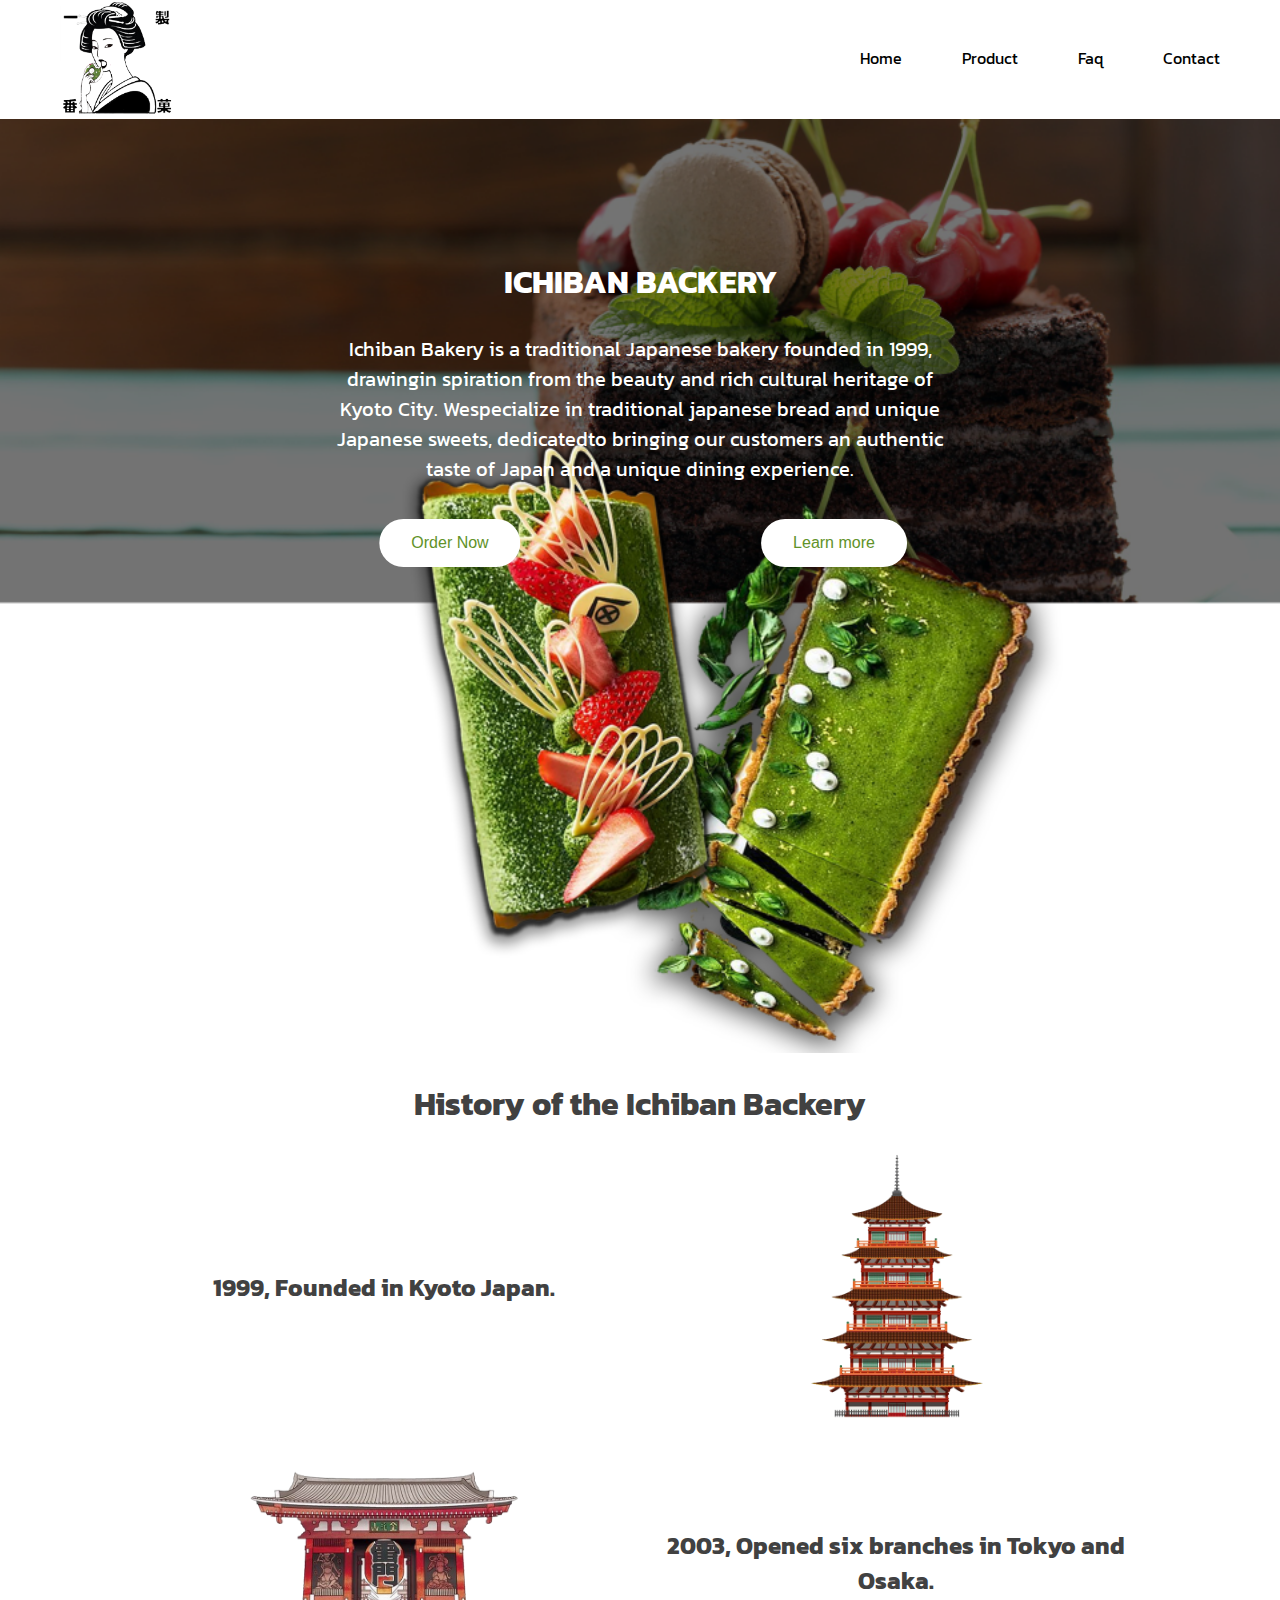
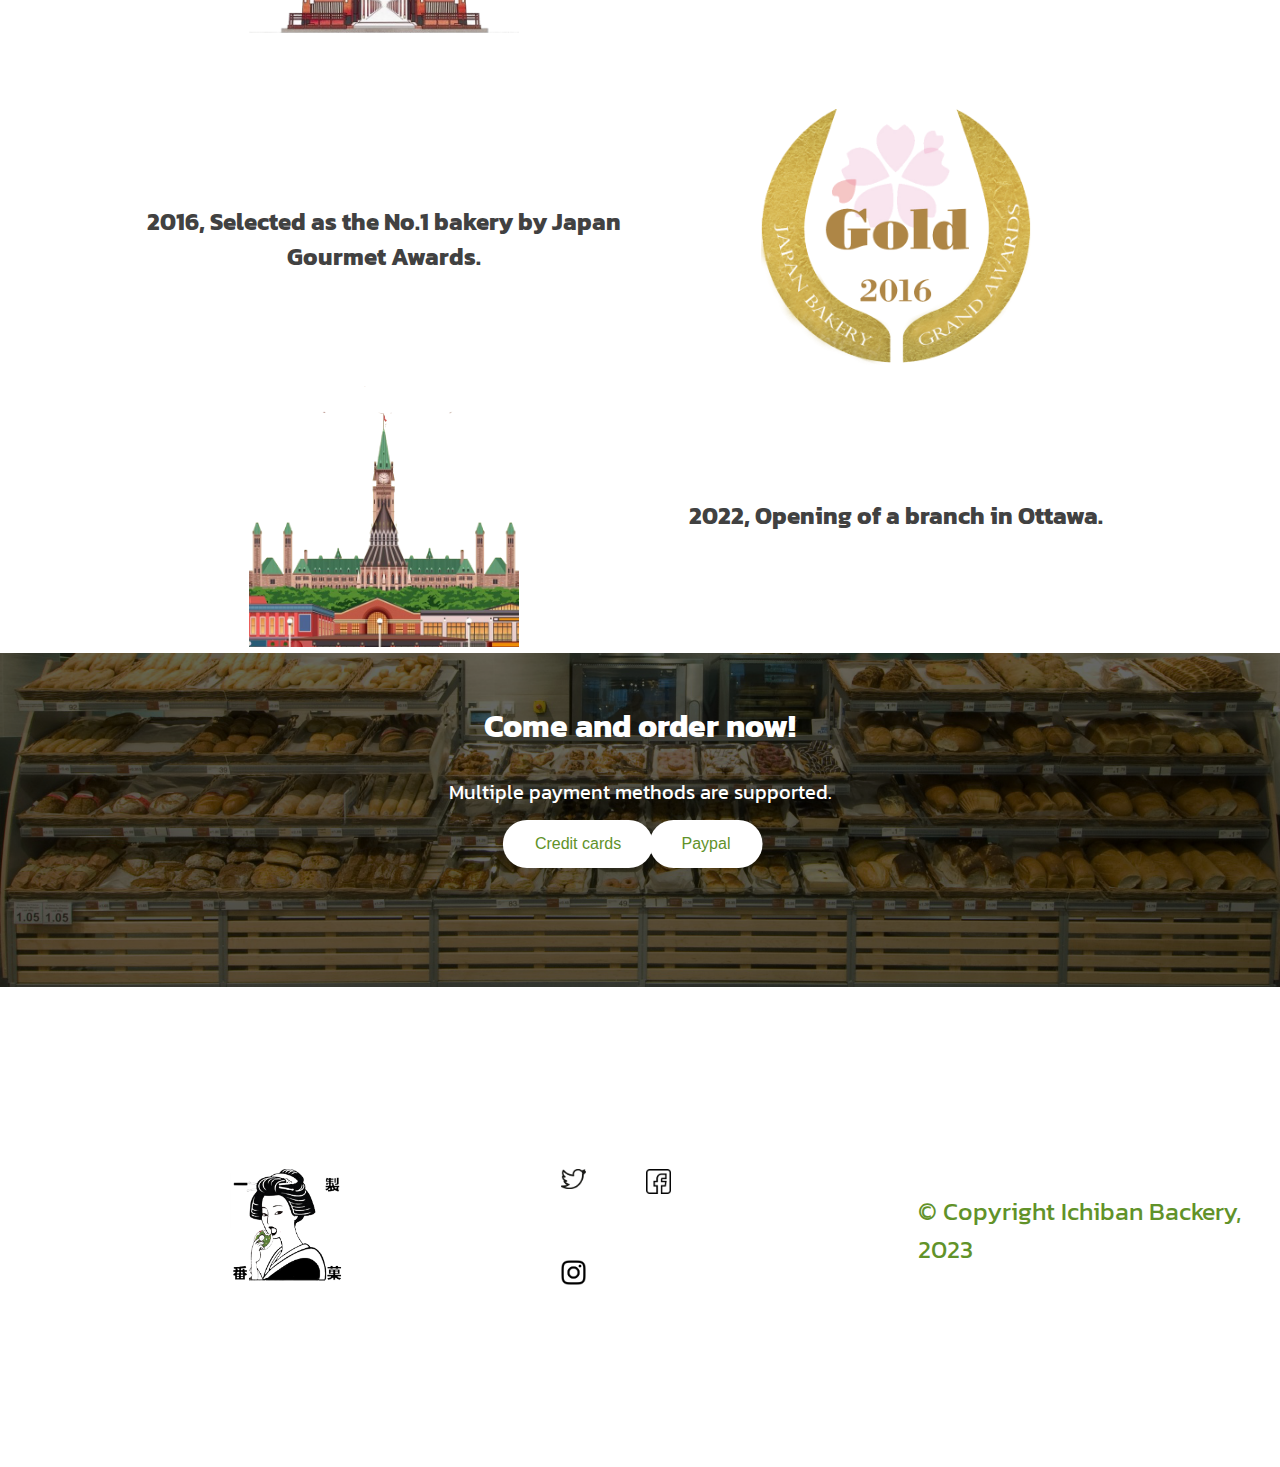
==== index.html @ e1fe6fa6 "update" ====
<!DOCTYPE html>
<html lang="en">

<head>
  <meta charset="UTF-8">
  <meta http-equiv="X-UA-Compatible" content="IE=edge">
  <meta name="viewport" content="width=device-width, initial-scale=1.0">
  <link rel="stylesheet" href="css/home-style.css">
  <link href="https://fonts.googleapis.com/css2?family=Kanit:ital,wght@0,100;0,200;0,300;0,400;0,500;0,600;0,700;0,800;0,900;1,100;1,200;1,300;1,400;1,500;1,600;1,700;1,800;1,900&display=swap" rel="stylesheet">
  <title>Ichiban Backery</title>
</head>

<body>
    <div class="nav">
        <img src="images/LOGO-BLACK.png">
        <ul>
            <li><a href="homepage.html">Home</a></li>
            <li><a href="product.html">Product</a></li>
            <li><a>Faq</a></li>
            <li><a href="contact.html">Contact</a></li>
          </ul>
    </div>

    <div class="welcome">
        <h1>ICHIBAN BACKERY</h1>
        <p>Ichiban Bakery is a traditional Japanese bakery founded in 1999, drawingin spiration from the beauty and rich cultural heritage of Kyoto City. Wespecialize in traditional japanese bread and unique Japanese sweets, dedicatedto bringing our customers an authentic taste of Japan and a unique dining experience.</p>
        <button type="button" class="order">Order Now</button>
        <button type="button" class="learn">Learn more</button>
        <picture>
            <source media="(min-width: 2160px)" srcset="images/welcome-2160.png"/>
            <source media="(min-width: 1440px)" srcset="images/welcome-1440.png"/>
            <source media="(min-width: 960px)" srcset="images/welcome-960.png"/>
            <source media="(min-width: 720px)" srcset="images/welcome-720.png"/>
            <source media="(min-width: 480px)" srcset="images/welcome-480.png"/>
            <source media="(min-width: 320px)" srcset="images/welcome-320.png"/>
            <img src="images/welcome.png"/>
        </picture>
    </div>


    <div class="introduce">
    <div class="history">
        <h1>History of the Ichiban Backery</h1>
    </div>

    <div class="process">
        <div class="block"><h2>1999, Founded in Kyoto Japan.</h2></div>
        <div class="block"><img src="images/1999.png"></div>
        <div class="block"><img src="images/2003.png"></div>
        <div class="block"><h2>2003, Opened six branches in Tokyo and Osaka.</h2></div>
        <div class="block"><h2>2016, Selected as the No.1 bakery by Japan Gourmet Awards.</h2></div>
        <div class="block"><img src="images/2016.png"></div>
        <div class="block"><img src="images/2022.png"></div>
        <div class="block"><h2>2022, Opening of a branch in Ottawa.</h2></div>
    </div>


    <div class="purchase">
        <h1>Come and order now!</h1>
        <p>Multiple payment methods are supported.</p>
        <button type="button" class="card">Credit cards</button>
        <button type="button" class="paypal">Paypal</button>
        <picture>
            <source media="(min-width: 2160px)" srcset="images/bakery shop-2160.png"/>
            <source media="(min-width: 1440px)" srcset="images/bakery shop-1440.png"/>
            <source media="(min-width: 960px)" srcset="images/bakery shop-960.png"/>
            <img src="images/bakery shop.png"/>
        </picture>
    </div>
    

    <div class="footer">
    <div class="logo2"><img src="images/LOGO-BLACK.png"></div>
        <ul>
            <li><a><img src="images/twitter.png" class="social"></a></li>
            <li><a><img src="images/facebook.png" class="social"></a></li>
            <li><a><img src="images/Instagram.png" class="social"></a></li>
          </ul>
        <small>&copy; Copyright Ichiban Backery, 2023</small>    
    </div>
   </div>
</body>
</html>
---- css/home-style.css ----
@media screen and (min-width: 960px) {
  body {
    font-family: "Kanit", sans-serif;
    margin: 0;
  }

  button:hover {
    animation: shake 1s ease infinite;
  }

  @keyframes shake {
    30% { transform: scale(1.2); }
    40%, 60% { transform: rotate(-20deg) scale(1.2); }
    50% { transform: rotate(20deg) scale(1.2); }
    70% { transform: rotate(0deg) scale(1.2); }
    100% { transform: scale(1); }
  }

  /* navbar style */
  .nav {
    display: flex;
    justify-content: space-between;
  }

  .nav img {
    width: 115px;
    margin-left: 60px;
  }

  .nav ul {
    list-style-type: none;
    overflow: hidden;
    margin-right: 30px;
  }

  .nav li {
    float: left;
  }

  .nav li a {
    display: block;
    padding: 30px;
    text-decoration: none;
    color: black;
  }

  .nav li a:hover {
    color: #619229;
  } 

  /* welcome banner style */
  
  .welcome {
    position: relative;
    display: inline-block;
  }

  .welcome h1 {
    position: absolute;
    top: 15%;
    left: 50%;
    transform: translate(-50%, -50%);
    color: white;
    text-align: center;
    font-size: 200%;
  }

  .welcome p {
    position: absolute;
    top: 270px;
    left: 50%;
    transform: translate(-50%, -50%);
    color: white;
    text-align: center;
    font-size: 20px;
  }

  .welcome img{
    width: 100vw;
    height: auto;
  }

  .welcome .order{
    position: absolute;
    top: 420px;
    left: 35%;
    transform: translate(-50%, -50%);
    text-align: center;
    background-color: white;
    border: none;
    color: #619229;
    padding: 15px 32px;
    text-align: center;
    text-decoration: none;
    display: inline-block;
    font-size: 16px;
    margin: 4px 2px;
    cursor: pointer;
    border-radius: 38px;
  }

  .welcome .learn{
    position: absolute;
    top: 420px;
    left: 65%;
    transform: translate(-50%, -50%);
    text-align: center;
    background-color: white;
    border: none;
    color: #619229;
    padding: 15px 32px;
    text-align: center;
    text-decoration: none;
    display: inline-block;
    font-size: 16px;
    margin: 4px 2px;
    cursor: pointer;
    border-radius: 38px;
  }

  .welcome .order:hover{
    background-color: #619229;
    color: aliceblue;
  }

  .welcome .learn:hover{
    background-color: #619229;
    color: aliceblue;
  }

  /* Introduction part of the style, using the grid */
  .introduce {
    color: rgb(65, 65, 65);
  }

  .history h1{
    display: flex;
    justify-content: center ;
  }

  .process {
    display: grid;
    grid-template-columns: auto auto;
    place-items: center;
    width: 80%;
    margin: auto;
  }

  .process img {
    width: 270px;
  }

  .process h2 {
    text-align: center;
    justify-self: center;
    align-self: center;
  }

  .process .block:nth-child(1) {
    grid-row: 1/2;
    grid-column: 1/2;
  }

  .process .block:nth-child(2) {
    grid-row: 1/2;
    grid-column: 2/3;
  }

  .process .block:nth-child(3) {
    grid-row: 2/3;
    grid-column: 1/2;
  }

  .process .block:nth-child(4) {
    grid-row: 2/3;
    grid-column: 2/3;
  }

  .process .block:nth-child(5) {
    grid-row: 3/4;
    grid-column: 1/2;
  }

  .process .block:nth-child(6) {
    grid-row: 3/4;
    grid-column: 2/3;
  }

  /* purchase style */
  .purchase {
    position: relative;
    display: inline-block;
  }

  .purchase h1 {
    position: absolute;
    top: 15%;
    left: 50%;
    transform: translate(-50%, -50%);
    color: white;
    text-align: center;
    font-size: 200%;
  }

  .purchase p {
    position: absolute;
    top: 35%;
    left: 50%;
    transform: translate(-50%, -50%);
    color: white;
    text-align: center;
    font-size: 20px;
  }

  .purchase img{
    width: 100vw;
    height: auto;
  }

  .purchase .card{
    position: absolute;
    top: 55%;
    left: 45%;
    transform: translate(-50%, -50%);
    text-align: center;
    background-color: white;
    border: none;
    color: #619229;
    padding: 15px 32px;
    text-align: center;
    text-decoration: none;
    display: inline-block;
    font-size: 16px;
    margin: 4px 2px;
    cursor: pointer;
    border-radius: 38px
  }

  .purchase .paypal{
    position: absolute;
    top: 55%;
    left: 55%;
    transform: translate(-50%, -50%);
    text-align: center;
    background-color: white;
    border: none;
    color: #619229;
    padding: 15px 32px;
    text-align: center;
    text-decoration: none;
    display: inline-block;
    font-size: 16px;
    margin: 4px 2px;
    cursor: pointer;
    border-radius: 38px
  }

  .purchase .card:hover{
    background-color: #619229;
    color: aliceblue;
  }

  .purchase .paypal:hover{
    background-color: #619229;
    color: aliceblue;
  }
  
  /* footer style */
  .footer {
    display: flex;
    align-items: center;
    margin-left: 18%;
  }

  .logo2 img {
    width: 115px;
    
  }

  .footer ul {
      list-style-type: none;
      margin: 13.9%;
      
  }

  .social {
    width: 25px;
  }

  .footer li {
      float: left;
    }
  
  .footer li a {
      display: block;
      padding: 30px;
    }

  small {
    color: #619229;
    font-size: 25px;
  }
}



@media screen and (max-width: 960px) {
  body {
    font-family: "Kanit", sans-serif;
    margin: auto;
  }

  button:hover {
    animation: shake 1s ease infinite;
  }

  @keyframes shake {
    30% { transform: scale(1.2); }
    40%, 60% { transform: rotate(-20deg) scale(1.2); }
    50% { transform: rotate(20deg) scale(1.2); }
    70% { transform: rotate(0deg) scale(1.2); }
    100% { transform: scale(1); }
  }

  /* navbar style */
  .nav img {
    width: 115px;
    margin-left: 60px;
  }

  .nav ul {
    list-style-type: none;
    overflow: hidden;
    margin-right: 30px;
    text-align: center;
  }

  .nav li a {
    display: block;
    padding: 30px;
    text-decoration: none;
    color: black;
  }


  .nav li a:hover {
    color: #619229;
  } 

  /* welcome banner style */
  
  .welcome {
    position: relative;
    display: inline-block;
  }

  .welcome h1 {
    position: absolute;
    top: 10%;
    left: 50%;
    transform: translate(-50%, -50%);
    color: white;
    text-align: center;
  }

  .welcome p {
    position: absolute;
    top: 28%;
    left: 50%;
    transform: translate(-50%, -50%);
    color: white;
    text-align: center;
  }

  .welcome img{
    width: 100vw;
    height: auto;
  }

  .welcome .order{
    position: absolute;
    top: 55%;
    left: 35%;
    transform: translate(-50%, -50%);
    text-align: center;
    background-color: white;
    border: none;
    color: #619229;
    padding: 15px 32px;
    text-align: center;
    text-decoration: none;
    display: inline-block;
    font-size: 16px;
    margin: 4px 2px;
    cursor: pointer;
    border-radius: 38px
  }

  .welcome .learn{
    position: absolute;
    top: 55%;
    left: 65%;
    transform: translate(-50%, -50%);
    text-align: center;
    background-color: white;
    border: none;
    color: #619229;
    padding: 15px 32px;
    text-align: center;
    text-decoration: none;
    display: inline-block;
    font-size: 16px;
    margin: 4px 2px;
    cursor: pointer;
    border-radius: 38px
  }

  .welcome .order:hover{
    background-color: #619229;
    color: aliceblue;
  }

  .welcome .learn:hover{
    background-color: #619229;
    color: aliceblue;
  }

 /* Introduction part of the style, using the grid */
  .introduce {
    color: rgb(65, 65, 65);
  }

  .history h1{
    display: flex;
    justify-content: center;
  }

  .process {
    display: grid;
    grid-template-columns: auto auto;
    width: 100vw;
    place-items: center;
  }

  .process h2 {
    text-align: center;
    justify-self: center;
    align-self: center;
  }

  .process img {
    width: 60%;
  }

  .process .block:nth-child(1) {
    grid-row: 1/2;
    grid-column: 1/2;
  }

  .process .block:nth-child(2) {
    grid-row: 1/2;
    grid-column: 2/3;
  }

  .process .block:nth-child(3) {
    grid-row: 2/3;
    grid-column: 1/2;
  }

  .process .block:nth-child(4) {
    grid-row: 2/3;
    grid-column: 2/3;
  }

  .process .block:nth-child(5) {
    grid-row: 3/4;
    grid-column: 1/2;
  }

  .process .block:nth-child(6) {
    grid-row: 3/4;
    grid-column: 2/3;
  }

  /* purchase style */
  .purchase {
    position: relative;
    display: inline-block;
  }

  .purchase h1 {
    position: absolute;
    top: 15%;
    left: 50%;
    transform: translate(-50%, -50%);
    color: white;
    text-align: center;
    font-size: 200%;
  }

  .purchase p {
    position: absolute;
    top: 35%;
    left: 50%;
    transform: translate(-50%, -50%);
    color: white;
    text-align: center;
    font-size: 20px;
  }

  .purchase img{
    width: 100vw;
    height: auto;
  }

  .purchase .card{
    position: absolute;
    top: 65%;
    left: 35%;
    transform: translate(-50%, -50%);
    text-align: center;
    background-color: white;
    border: none;
    color: #619229;
    padding: 15px 32px;
    text-align: center;
    text-decoration: none;
    display: inline-block;
    font-size: 16px;
    margin: 4px 2px;
    cursor: pointer;
    border-radius: 38px
  }

  .purchase .paypal{
    position: absolute;
    top: 65%;
    left: 65%;
    transform: translate(-50%, -50%);
    text-align: center;
    background-color: white;
    border: none;
    color: #619229;
    padding: 15px 32px;
    text-align: center;
    text-decoration: none;
    display: inline-block;
    font-size: 16px;
    margin: 4px 2px;
    cursor: pointer;
    border-radius: 38px
  }

  .purchase .card:hover{
    background-color: #619229;
    color: aliceblue;
  }

  .purchase .paypal:hover{
    background-color: #619229;
    color: aliceblue;
  }
  

  /* footer style */
  .footer {
    display: flex;
    align-items: center;
    margin-left: 18%;
  }

  .logo2 img {
    width: 115px;
  }

  .footer ul {
      list-style-type: none;
      margin: 13.9%;
      
  }

  .social {
    width: 25px;
  }

  .footer li {
      float: left;
    }
  
  .footer li a {
      display: block;
      padding: 10px;
    }

  small {
    color: #619229;
  }
}
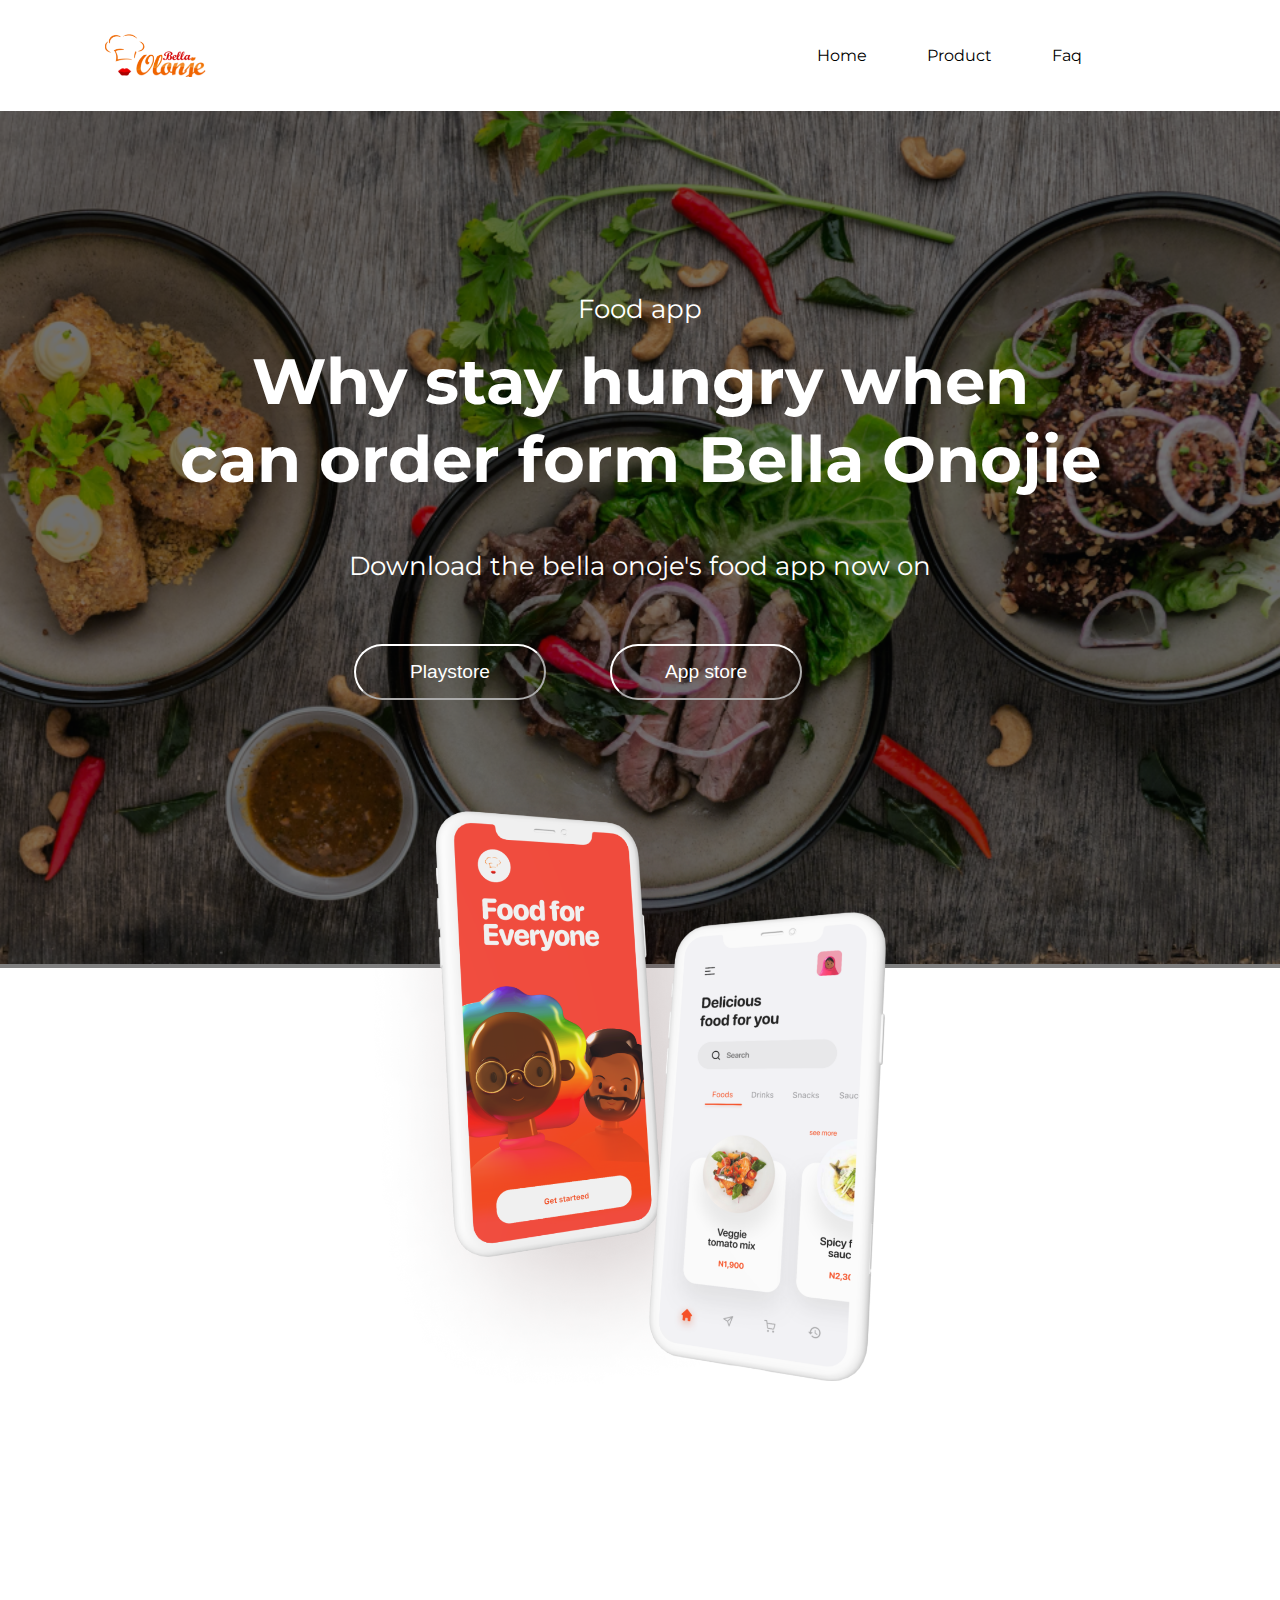
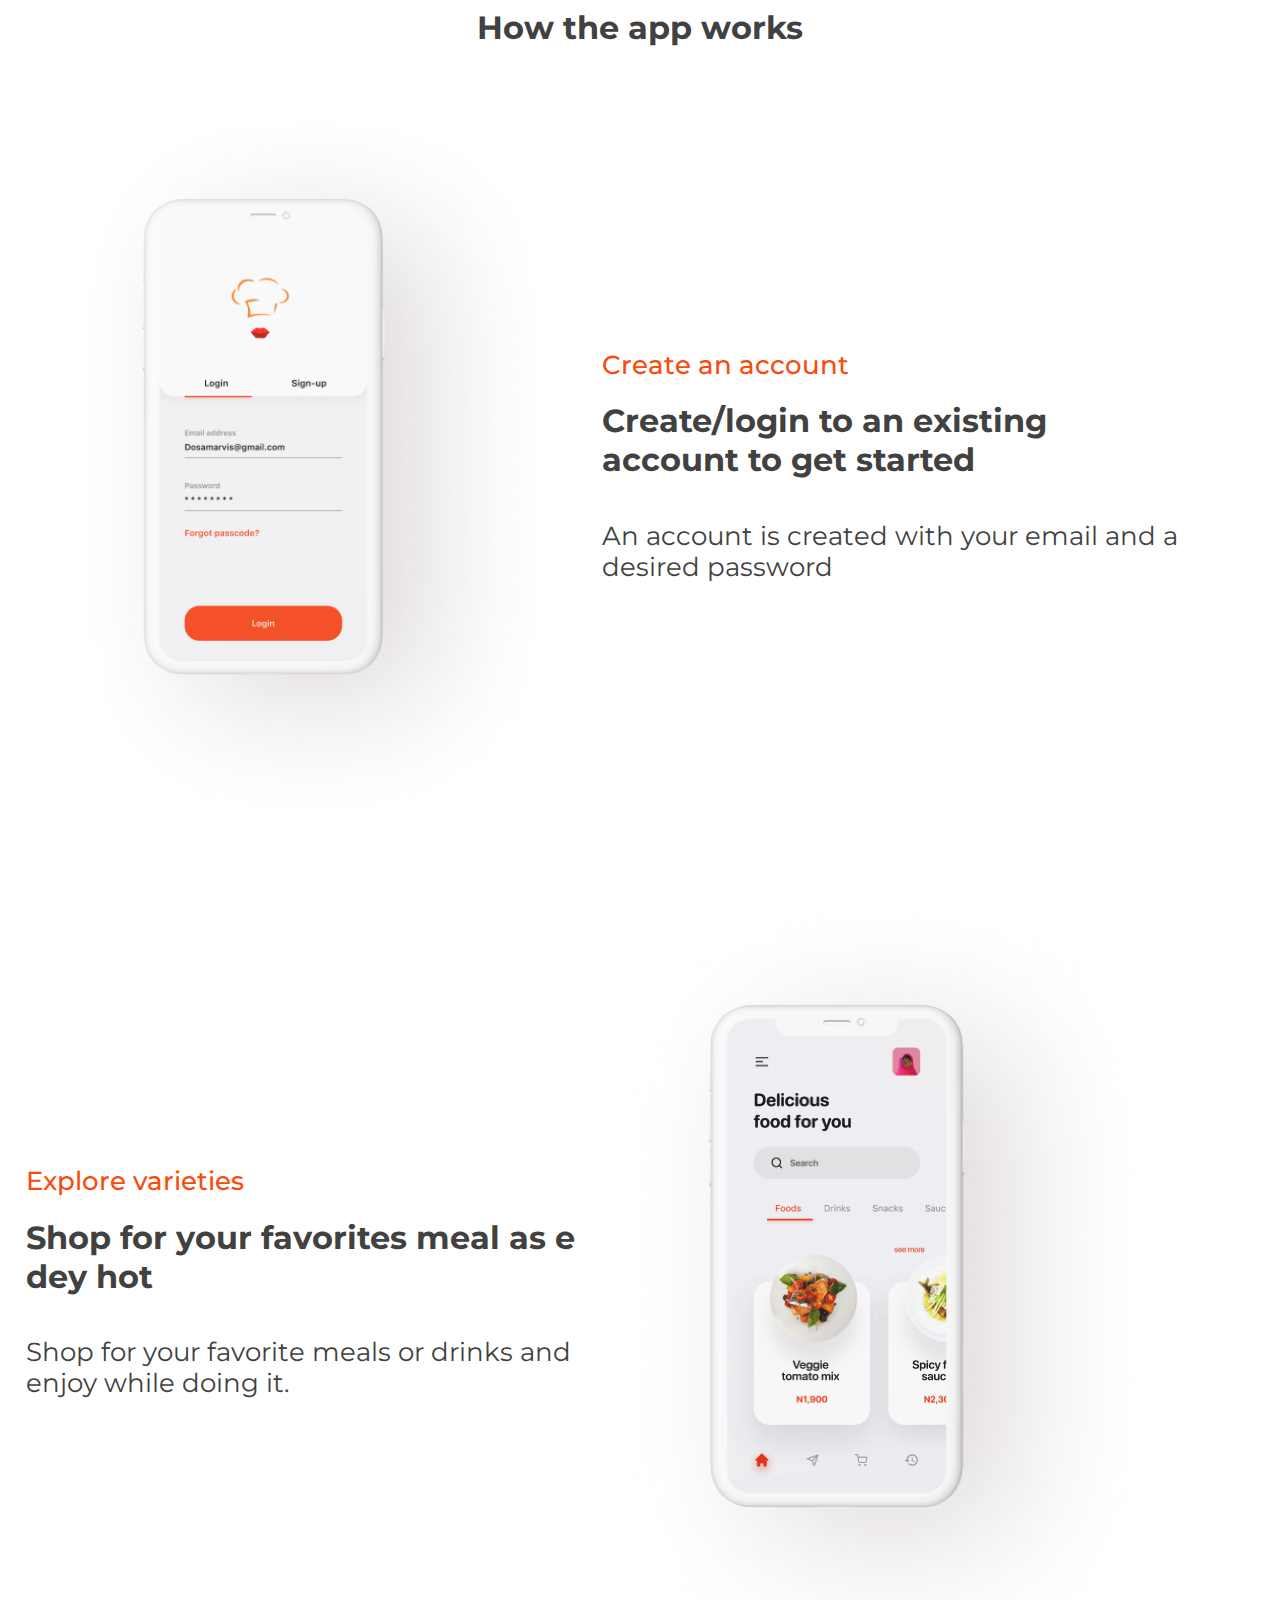
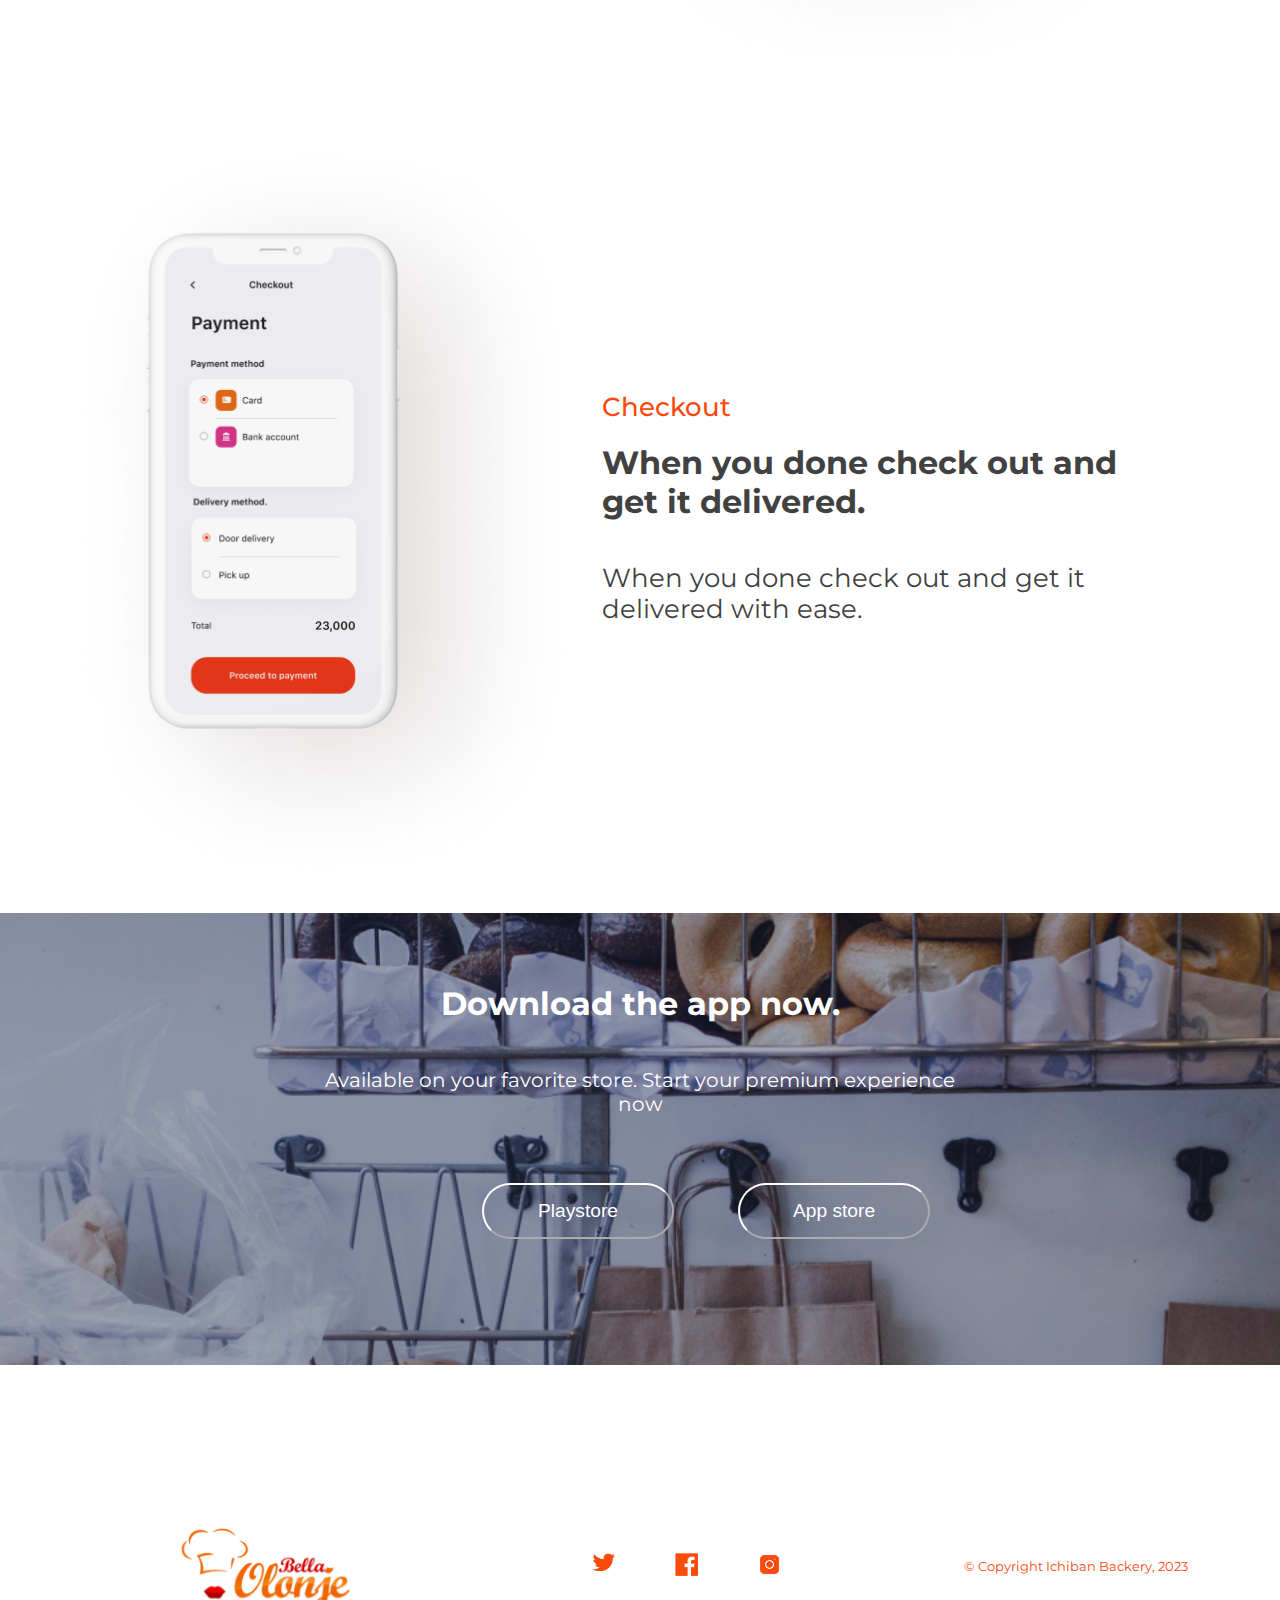
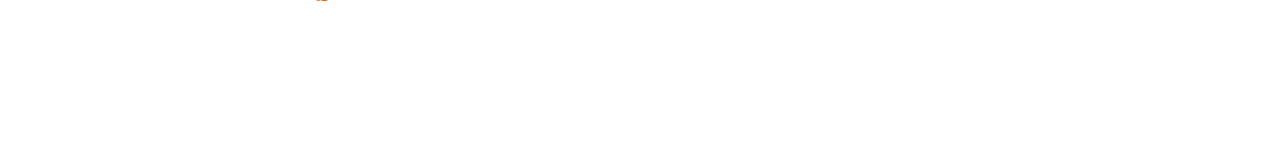
==== commit d509121f: "update" ====
--- a/index.html
+++ b/index.html
@@ -6,26 +6,26 @@
   <meta http-equiv="X-UA-Compatible" content="IE=edge">
   <meta name="viewport" content="width=device-width, initial-scale=1.0">
   <link rel="stylesheet" href="css/home-style.css">
-  <link href="https://fonts.googleapis.com/css2?family=Kanit:ital,wght@0,100;0,200;0,300;0,400;0,500;0,600;0,700;0,800;0,900;1,100;1,200;1,300;1,400;1,500;1,600;1,700;1,800;1,900&display=swap" rel="stylesheet">
+  <link href="https://fonts.googleapis.com/css2?family=Montserrat:ital,wght@0,100..900;1,100..900&display=swap" rel="stylesheet">
   <title>Ichiban Backery</title>
 </head>
 
 <body>
     <div class="nav">
-        <img src="images/LOGO-BLACK.png">
+        <img src="images/logo.png">
         <ul>
-            <li><a href="homepage.html">Home</a></li>
+            <li><a href="index.html">Home</a></li>
             <li><a href="product.html">Product</a></li>
-            <li><a>Faq</a></li>
-            <li><a href="contact.html">Contact</a></li>
+            <li><a href="contact.html">Faq</a></li>
           </ul>
     </div>
 
     <div class="welcome">
-        <h1>ICHIBAN BACKERY</h1>
-        <p>Ichiban Bakery is a traditional Japanese bakery founded in 1999, drawingin spiration from the beauty and rich cultural heritage of Kyoto City. Wespecialize in traditional japanese bread and unique Japanese sweets, dedicatedto bringing our customers an authentic taste of Japan and a unique dining experience.</p>
-        <button type="button" class="order">Order Now</button>
-        <button type="button" class="learn">Learn more</button>
+        <p>Food app</p>
+        <h1>Why stay hungry when<br>can order form Bella Onojie</h1>
+        <p>Download the bella onoje's food app now on</p>
+        <button type="button" class="playstore">Playstore</button>
+        <button type="button" class="app">App store</button>
         <picture>
             <source media="(min-width: 2160px)" srcset="images/welcome-2160.png"/>
             <source media="(min-width: 1440px)" srcset="images/welcome-1440.png"/>
@@ -37,47 +37,70 @@
         </picture>
     </div>
 
+    <div class="appimg">
+    <picture>
+            <source media="(min-width: 2160px)" srcset="images/phone1-2160.png"/>
+            <source media="(min-width: 1440px)" srcset="images/phone1-1440.png"/>
+            <source media="(min-width: 960px)" srcset="images/phone1-960.png"/>
+            <source media="(min-width: 720px)" srcset="images/phone1-720.png"/>
+            <source media="(min-width: 480px)" srcset="images/phone1-480.png"/>
+            <source media="(min-width: 320px)" srcset="images/phone1-320.png"/>
+            <img src="images/phone1.png" class="phone1">
+        </picture>
+
+        <picture>
+            <source media="(min-width: 2160px)" srcset="images/phone2-2160.png"/>
+            <source media="(min-width: 1440px)" srcset="images/phone2-1440.png"/>
+            <source media="(min-width: 960px)" srcset="images/phone2-960.png"/>
+            <source media="(min-width: 720px)" srcset="images/phone2-720.png"/>
+            <source media="(min-width: 480px)" srcset="images/phone2-480.png"/>
+            <source media="(min-width: 320px)" srcset="images/phone2-320.png"/>
+            <img src="images/phone2.png" class="phone2">
+        </picture>
+    </div>
+
 
     <div class="introduce">
-    <div class="history">
-        <h1>History of the Ichiban Backery</h1>
+    <div class="title">
+        <h1>How the app works</h1>
     </div>
 
     <div class="process">
-        <div class="block"><h2>1999, Founded in Kyoto Japan.</h2></div>
-        <div class="block"><img src="images/1999.png"></div>
-        <div class="block"><img src="images/2003.png"></div>
-        <div class="block"><h2>2003, Opened six branches in Tokyo and Osaka.</h2></div>
-        <div class="block"><h2>2016, Selected as the No.1 bakery by Japan Gourmet Awards.</h2></div>
-        <div class="block"><img src="images/2016.png"></div>
-        <div class="block"><img src="images/2022.png"></div>
-        <div class="block"><h2>2022, Opening of a branch in Ottawa.</h2></div>
+        <div class="block"><img src="images/app1.png"></div>
+        <div class="block"><p1>Create an account</p1><br><h1>Create/login to an existing account to get started</h1><br><p2>An account is created with your email and a desired password</p2></div>
+        <div class="block"><p1>Explore varieties</p1><br><h1>Shop for your favorites meal as e dey hot</h1><br><p2>Shop for your favorite meals or drinks and enjoy while doing it.</p2></div>
+        <div class="block"><img src="images/app2.png"></div>
+        <div class="block"><img src="images/app3.png"></div>
+        <div class="block"><p1>Checkout</p1><br><h1>When you done check out and get it delivered.</h1><br><p2>When you done check out and get it delivered with ease.</p2></div>  
+    </div>
     </div>
 
 
-    <div class="purchase">
-        <h1>Come and order now!</h1>
-        <p>Multiple payment methods are supported.</p>
-        <button type="button" class="card">Credit cards</button>
-        <button type="button" class="paypal">Paypal</button>
+    <div class="download">
+        <h1>Download the app now.</h1>
+        <p>Available on your favorite store. Start your premium experience now</p>
+        <button type="button" class="playstore2">Playstore</button>
+        <button type="button" class="app2">App store</button>
         <picture>
-            <source media="(min-width: 2160px)" srcset="images/bakery shop-2160.png"/>
-            <source media="(min-width: 1440px)" srcset="images/bakery shop-1440.png"/>
-            <source media="(min-width: 960px)" srcset="images/bakery shop-960.png"/>
-            <img src="images/bakery shop.png"/>
+            <source media="(min-width: 2160px)" srcset="images/footer-2160.png"/>
+            <source media="(min-width: 1440px)" srcset="images/footer-1440.png"/>
+            <source media="(min-width: 960px)" srcset="images/footer-960.png"/>
+            <source media="(min-width: 720px)" srcset="images/footer-720.png"/>
+            <source media="(min-width: 480px)" srcset="images/footer-480.png"/>
+            <source media="(min-width: 320px)" srcset="images/footer-320.png"/>
+            <img src="images/footer.png" class="footer">
         </picture>
     </div>
     
 
     <div class="footer">
-    <div class="logo2"><img src="images/LOGO-BLACK.png"></div>
+    <div class="logo2"><img src="images/logo.png"></div>
         <ul>
             <li><a><img src="images/twitter.png" class="social"></a></li>
             <li><a><img src="images/facebook.png" class="social"></a></li>
-            <li><a><img src="images/Instagram.png" class="social"></a></li>
+            <li><a><img src="images/ins.png" class="social"></a></li>
           </ul>
         <small>&copy; Copyright Ichiban Backery, 2023</small>    
     </div>
-   </div>
 </body>
 </html>--- a/css/home-style.css
+++ b/css/home-style.css
@@ -1,36 +1,35 @@
 @media screen and (min-width: 960px) {
   body {
-    font-family: "Kanit", sans-serif;
+    font-family: "Montserrat", sans-serif;
     margin: 0;
   }
 
-  button:hover {
+  .welcome button {
     animation: shake 1s ease infinite;
   }
 
   @keyframes shake {
-    30% { transform: scale(1.2); }
-    40%, 60% { transform: rotate(-20deg) scale(1.2); }
-    50% { transform: rotate(20deg) scale(1.2); }
-    70% { transform: rotate(0deg) scale(1.2); }
-    100% { transform: scale(1); }
+    from, to { transform: scale(1, 1); }
+    25% { transform: scale(0.9, 1.1); }
+    50% { transform: scale(1.1, 0.9); }
+    75% { transform: scale(0.95, 1.05); }
   }
 
   /* navbar style */
   .nav {
     display: flex;
-    justify-content: space-between;
+    align-items: center;
+    margin-left: 8%;
   }
 
   .nav img {
     width: 115px;
-    margin-left: 60px;
   }
 
   .nav ul {
     list-style-type: none;
     overflow: hidden;
-    margin-right: 30px;
+    margin-left: 45%;
   }
 
   .nav li {
@@ -45,7 +44,7 @@
   }
 
   .nav li a:hover {
-    color: #619229;
+    color: #fa4a0c;
   } 
 
   /* welcome banner style */
@@ -57,75 +56,139 @@
 
   .welcome h1 {
     position: absolute;
-    top: 15%;
-    left: 50%;
-    transform: translate(-50%, -50%);
-    color: white;
-    text-align: center;
-    font-size: 200%;
-  }
-
-  .welcome p {
-    position: absolute;
-    top: 270px;
-    left: 50%;
-    transform: translate(-50%, -50%);
-    color: white;
-    text-align: center;
-    font-size: 20px;
+    top: 31%;
+    left: 50%;
+    transform: translate(-50%, -50%);
+    color: white;
+    text-align: center;
+    font-size: 5vw;
+    z-index: 2;
+    width: 100%;
+  }
+
+  .welcome p:nth-child(1) {
+    position: absolute;
+    top: 20%;
+    left: 50%;
+    transform: translate(-50%, -50%);
+    color: white;
+    text-align: center;
+    font-size: 2vw;
+    z-index: 2;
+  }
+
+  .welcome p:nth-child(3) {
+    position: absolute;
+    top: 50%;
+    left: 50%;
+    transform: translate(-50%, -50%);
+    color: white;
+    text-align: center;
+    font-size: 2vw;
+    z-index: 2;
   }
 
   .welcome img{
+    position: relative;
     width: 100vw;
     height: auto;
   }
 
-  .welcome .order{
-    position: absolute;
-    top: 420px;
+  .welcome::before {
+    content: ""; 
+    position: absolute;
+    top: 0;
+    left: 0;
+    width: 100%;
+    height: 100%;
+    background-color: rgba(0, 0, 0, 0.5); 
+    z-index: 1;
+  }
+
+  .welcome .playstore {
+    position: absolute;
+    top: 65%;
     left: 35%;
     transform: translate(-50%, -50%);
     text-align: center;
-    background-color: white;
-    border: none;
-    color: #619229;
+    background-color: transparent;
+    border: 1;
+    border-color: white;
+    color: white;
     padding: 15px 32px;
     text-align: center;
     text-decoration: none;
     display: inline-block;
-    font-size: 16px;
+    font-size: 1.5vw;
     margin: 4px 2px;
     cursor: pointer;
     border-radius: 38px;
-  }
-
-  .welcome .learn{
-    position: absolute;
-    top: 420px;
-    left: 65%;
-    transform: translate(-50%, -50%);
-    text-align: center;
-    background-color: white;
-    border: none;
-    color: #619229;
+    z-index: 3;
+    width: 15%;
+  }
+
+  .welcome .app{
+    position: absolute;
+    top: 65%;
+    left: 55%;
+    transform: translate(-50%, -50%);
+    text-align: center;
+    background-color: transparent;
+    border: 1;
+    border-color: white;
+    color: white;
     padding: 15px 32px;
     text-align: center;
     text-decoration: none;
     display: inline-block;
-    font-size: 16px;
+    font-size: 1.5vw;
     margin: 4px 2px;
     cursor: pointer;
     border-radius: 38px;
-  }
-
-  .welcome .order:hover{
-    background-color: #619229;
-    color: aliceblue;
-  }
-
-  .welcome .learn:hover{
-    background-color: #619229;
-    color: aliceblue;
+    z-index: 3;
+    width: 15%;
+  }
+
+  .welcome .playstore:hover{
+    background-color: #fa4a0c;
+    color: white;
+    border: none;
+  }
+
+  .welcome .app:hover{
+    background-color: #fa4a0c;
+    color: white;
+    border: none;
+  }
+
+  .appimg {
+    position: relative;
+    width: 100%;
+    height: auto;
+    margin-bottom: 640px;
+  }
+
+  .phone1 {
+    position: absolute;
+    top: -23vw;
+    left: 50%; 
+    transform: translateX(-60%); 
+    width: 50%; 
+    height: auto;
+    width: 40%;
+    z-index: 4;
+  }
+
+  .phone2 {
+    position: absolute;
+    top: -5vw;
+    left: 50%; 
+    width: 50%;
+    height: auto;
+    width: 20%;
+    z-index: 4;
+    left: 50%; 
+    transform: translateX(0%);
   }
 
   /* Introduction part of the style, using the grid */
@@ -133,7 +196,7 @@
     color: rgb(65, 65, 65);
   }
 
-  .history h1{
+  .title h1{
     display: flex;
     justify-content: center ;
   }
@@ -143,17 +206,22 @@
     grid-template-columns: auto auto;
     place-items: center;
     width: 80%;
-    margin: auto;
+    margin-left: 2vw;
+    margin-right: 2vw;
   }
 
   .process img {
-    width: 270px;
-  }
-
-  .process h2 {
-    text-align: center;
-    justify-self: center;
-    align-self: center;
+    width: 45vw;
+  }
+
+  .process p1 {
+    color: #fa4a0c;
+    font-size: 2vw;
+    font-weight: 500;
+  }
+
+  .process p2 {
+    font-size: 2vw;
   }
 
   .process .block:nth-child(1) {
@@ -187,12 +255,12 @@
   }
 
   /* purchase style */
-  .purchase {
-    position: relative;
-    display: inline-block;
-  }
-
-  .purchase h1 {
+  .download {
+    position: relative;
+    display: inline-block;
+  }
+
+  .download h1 {
     position: absolute;
     top: 15%;
     left: 50%;
@@ -202,7 +270,7 @@
     font-size: 200%;
   }
 
-  .purchase p {
+  .download p {
     position: absolute;
     top: 35%;
     left: 50%;
@@ -212,79 +280,86 @@
     font-size: 20px;
   }
 
-  .purchase img{
+  .download img{
     width: 100vw;
     height: auto;
-  }
-
-  .purchase .card{
-    position: absolute;
-    top: 55%;
+    margin: 0;
+  }
+
+  .download .playstore2 {
+    position: absolute;
+    top: 65%;
     left: 45%;
     transform: translate(-50%, -50%);
     text-align: center;
-    background-color: white;
-    border: none;
-    color: #619229;
+    background-color: transparent;
+    border: 1;
+    border-color: white;
+    color: white;
     padding: 15px 32px;
     text-align: center;
     text-decoration: none;
     display: inline-block;
-    font-size: 16px;
+    font-size: 1.5vw;
     margin: 4px 2px;
     cursor: pointer;
-    border-radius: 38px
-  }
-
-  .purchase .paypal{
-    position: absolute;
-    top: 55%;
-    left: 55%;
-    transform: translate(-50%, -50%);
-    text-align: center;
-    background-color: white;
-    border: none;
-    color: #619229;
+    border-radius: 38px;
+    z-index: 3;
+    width: 15%;
+  }
+
+  .download .app2 {
+    position: absolute;
+    top: 65%;
+    left: 65%;
+    transform: translate(-50%, -50%);
+    text-align: center;
+    background-color: transparent;
+    border: 1;
+    border-color: white;
+    color: white;
     padding: 15px 32px;
     text-align: center;
     text-decoration: none;
     display: inline-block;
-    font-size: 16px;
+    font-size: 1.5vw;
     margin: 4px 2px;
     cursor: pointer;
-    border-radius: 38px
-  }
-
-  .purchase .card:hover{
-    background-color: #619229;
+    border-radius: 38px;
+    z-index: 3;
+    width: 15%;
+  }
+
+  .download .playstore2:hover{
+    background-color: #fa4a0c;
     color: aliceblue;
-  }
-
-  .purchase .paypal:hover{
-    background-color: #619229;
+    border: none;
+  }
+
+  .download .app2:hover{
+    background-color: #fa4a0c;
     color: aliceblue;
+    border: none;
   }
   
   /* footer style */
   .footer {
     display: flex;
     align-items: center;
-    margin-left: 18%;
+    margin-left: 13.8%;
   }
 
   .logo2 img {
-    width: 115px;
-    
+    width: 15vw;
   }
 
   .footer ul {
       list-style-type: none;
-      margin: 13.9%;
-      
+      margin: 13.9%;   
   }
 
   .social {
-    width: 25px;
+    width: 1.8vw;
   }
 
   .footer li {
@@ -297,8 +372,8 @@
     }
 
   small {
-    color: #619229;
-    font-size: 25px;
+    color: #fa4a0c;
+    font-size: 1vw;
   }
 }
 
@@ -306,26 +381,27 @@
 
 @media screen and (max-width: 960px) {
   body {
-    font-family: "Kanit", sans-serif;
-    margin: auto;
-  }
-
-  button:hover {
+    font-family: "Montserrat", sans-serif;
+    margin: 0;
+  }
+
+  .welcome button {
     animation: shake 1s ease infinite;
   }
 
   @keyframes shake {
-    30% { transform: scale(1.2); }
-    40%, 60% { transform: rotate(-20deg) scale(1.2); }
-    50% { transform: rotate(20deg) scale(1.2); }
-    70% { transform: rotate(0deg) scale(1.2); }
-    100% { transform: scale(1); }
+    from, to { transform: scale(1, 1); }
+    25% { transform: scale(0.9, 1.1); }
+    50% { transform: scale(1.1, 0.9); }
+    75% { transform: scale(0.95, 1.05); }
   }
 
   /* navbar style */
   .nav img {
+    position: relative;
     width: 115px;
-    margin-left: 60px;
+    margin-left: 13vw;
+    top: 127px;
   }
 
   .nav ul {
@@ -342,10 +418,10 @@
     color: black;
   }
 
-
   .nav li a:hover {
-    color: #619229;
+    color: #fa4a0c;
   } 
+
 
   /* welcome banner style */
   
@@ -356,100 +432,172 @@
 
   .welcome h1 {
     position: absolute;
-    top: 10%;
-    left: 50%;
-    transform: translate(-50%, -50%);
-    color: white;
-    text-align: center;
-  }
-
-  .welcome p {
-    position: absolute;
-    top: 28%;
-    left: 50%;
-    transform: translate(-50%, -50%);
-    color: white;
-    text-align: center;
+    top: 31%;
+    left: 50%;
+    transform: translate(-50%, -50%);
+    color: white;
+    text-align: center;
+    font-size: 5vw;
+    z-index: 2;
+    width: 100%;
+  }
+
+  .welcome p:nth-child(1) {
+    position: absolute;
+    top: 20%;
+    left: 50%;
+    transform: translate(-50%, -50%);
+    color: white;
+    text-align: center;
+    font-size: 2vw;
+    z-index: 2;
+  }
+
+  .welcome p:nth-child(3) {
+    position: absolute;
+    top: 50%;
+    left: 50%;
+    transform: translate(-50%, -50%);
+    color: white;
+    text-align: center;
+    font-size: 2vw;
+    z-index: 2;
   }
 
   .welcome img{
+    position: relative;
     width: 100vw;
     height: auto;
   }
 
-  .welcome .order{
-    position: absolute;
-    top: 55%;
+  .welcome::before {
+    content: ""; 
+    position: absolute;
+    top: 0;
+    left: 0;
+    width: 100%;
+    height: 100%;
+    background-color: rgba(0, 0, 0, 0.5); 
+    z-index: 1;
+  }
+
+  .welcome .playstore {
+    position: absolute;
+    top: 65%;
     left: 35%;
     transform: translate(-50%, -50%);
     text-align: center;
-    background-color: white;
-    border: none;
-    color: #619229;
+    background-color: transparent;
+    border: 1;
+    border-color: white;
+    color: white;
     padding: 15px 32px;
     text-align: center;
     text-decoration: none;
     display: inline-block;
-    font-size: 16px;
+    font-size: 1.5vw;
     margin: 4px 2px;
     cursor: pointer;
-    border-radius: 38px
-  }
-
-  .welcome .learn{
-    position: absolute;
-    top: 55%;
-    left: 65%;
-    transform: translate(-50%, -50%);
-    text-align: center;
-    background-color: white;
-    border: none;
-    color: #619229;
+    border-radius: 38px;
+    z-index: 3;
+    width: 15%;
+  }
+
+  .welcome .app{
+    position: absolute;
+    top: 65%;
+    left: 55%;
+    transform: translate(-50%, -50%);
+    text-align: center;
+    background-color: transparent;
+    border: 1;
+    border-color: white;
+    color: white;
     padding: 15px 32px;
     text-align: center;
     text-decoration: none;
     display: inline-block;
-    font-size: 16px;
+    font-size: 1.5vw;
     margin: 4px 2px;
     cursor: pointer;
-    border-radius: 38px
-  }
-
-  .welcome .order:hover{
-    background-color: #619229;
-    color: aliceblue;
-  }
-
-  .welcome .learn:hover{
-    background-color: #619229;
-    color: aliceblue;
-  }
-
- /* Introduction part of the style, using the grid */
+    border-radius: 38px;
+    z-index: 3;
+    width: 15%;
+  }
+
+  .welcome .playstore:hover{
+    background-color: #fa4a0c;
+    color: white;
+    border: none;
+  }
+
+  .welcome .app:hover{
+    background-color: #fa4a0c;
+    color: white;
+    border: none;
+  }
+
+  .appimg {
+    position: relative;
+    width: 100%;
+    height: auto;
+    margin-bottom: 43vw;
+  }
+
+  .phone1 {
+    position: absolute;
+    top: -23vw;
+    left: 50%; 
+    transform: translateX(-60%); 
+    width: 50%; 
+    height: auto;
+    width: 40%;
+    z-index: 4;
+  }
+
+  .phone2 {
+    position: absolute;
+    top: -5vw;
+    left: 50%; 
+    width: 50%;
+    height: auto;
+    width: 20%;
+    z-index: 4;
+    left: 50%; 
+    transform: translateX(0%);
+  }
+
+  /* Introduction part of the style, using the grid */
   .introduce {
     color: rgb(65, 65, 65);
   }
 
-  .history h1{
+  .title h1{
     display: flex;
-    justify-content: center;
+    justify-content: center ;
   }
 
   .process {
     display: grid;
     grid-template-columns: auto auto;
-    width: 100vw;
     place-items: center;
-  }
-
-  .process h2 {
-    text-align: center;
-    justify-self: center;
-    align-self: center;
+    width: 75vw;
+    margin-left: 2vw;
+    margin-right: 2vw;
   }
 
   .process img {
-    width: 60%;
+    width: 45vw;
+  }
+
+  .process p1 {
+    color: #fa4a0c;
+    font-size: 2vw;
+    font-weight: 500;
+  }
+
+  .process p2 {
+    font-size: 2vw;
   }
 
   .process .block:nth-child(1) {
@@ -483,104 +631,111 @@
   }
 
   /* purchase style */
-  .purchase {
-    position: relative;
-    display: inline-block;
-  }
-
-  .purchase h1 {
-    position: absolute;
-    top: 15%;
-    left: 50%;
-    transform: translate(-50%, -50%);
-    color: white;
-    text-align: center;
-    font-size: 200%;
-  }
-
-  .purchase p {
-    position: absolute;
-    top: 35%;
-    left: 50%;
-    transform: translate(-50%, -50%);
-    color: white;
-    text-align: center;
-    font-size: 20px;
-  }
-
-  .purchase img{
+  .download {
+    position: relative;
+    display: inline-block;
+  }
+
+  .download h1 {
+    position: absolute;
+    top: 4vw;
+    left: 50%;
+    transform: translate(-50%, -50%);
+    color: white;
+    text-align: center;
+    font-size: 3vw;
+  }
+
+  .download p {
+    position: absolute;
+    top: 11vw;
+    left: 50%;
+    transform: translate(-50%, -50%);
+    color: white;
+    text-align: center;
+    font-size: 2vw;
+  }
+
+  .download img{
     width: 100vw;
     height: auto;
-  }
-
-  .purchase .card{
+    margin: 0;
+  }
+
+  .download .playstore2 {
     position: absolute;
     top: 65%;
     left: 35%;
     transform: translate(-50%, -50%);
     text-align: center;
-    background-color: white;
-    border: none;
-    color: #619229;
+    background-color: transparent;
+    border: 1;
+    border-color: white;
+    color: white;
     padding: 15px 32px;
     text-align: center;
     text-decoration: none;
     display: inline-block;
-    font-size: 16px;
+    font-size: 1.5vw;
     margin: 4px 2px;
     cursor: pointer;
-    border-radius: 38px
-  }
-
-  .purchase .paypal{
+    border-radius: 38px;
+    z-index: 3;
+    width: 15%;
+  }
+
+  .download .app2 {
     position: absolute;
     top: 65%;
     left: 65%;
     transform: translate(-50%, -50%);
     text-align: center;
-    background-color: white;
-    border: none;
-    color: #619229;
+    background-color: transparent;
+    border: 1;
+    border-color: white;
+    color: white;
     padding: 15px 32px;
     text-align: center;
     text-decoration: none;
     display: inline-block;
-    font-size: 16px;
+    font-size: 1.5vw;
     margin: 4px 2px;
     cursor: pointer;
-    border-radius: 38px
-  }
-
-  .purchase .card:hover{
-    background-color: #619229;
+    border-radius: 38px;
+    z-index: 3;
+    width: 15%;
+  }
+
+  .download .playstore2:hover{
+    background-color: #fa4a0c;
     color: aliceblue;
-  }
-
-  .purchase .paypal:hover{
-    background-color: #619229;
+    border: none;
+  }
+
+  .download .app2:hover{
+    background-color: #fa4a0c;
     color: aliceblue;
+    border: none;
   }
   
-
   /* footer style */
   .footer {
     display: flex;
     align-items: center;
-    margin-left: 18%;
+    margin-left: 13.8%;
   }
 
   .logo2 img {
-    width: 115px;
+    width: 15vw;
   }
 
   .footer ul {
       list-style-type: none;
-      margin: 13.9%;
-      
+      margin: 13.9%;   
   }
 
   .social {
-    width: 25px;
+    width: 1.8vw;
   }
 
   .footer li {
@@ -589,11 +744,12 @@
   
   .footer li a {
       display: block;
-      padding: 10px;
+      padding: 2vw;
     }
 
   small {
-    color: #619229;
+    color: #fa4a0c;
+    font-size: 1vw;
   }
 }
 
